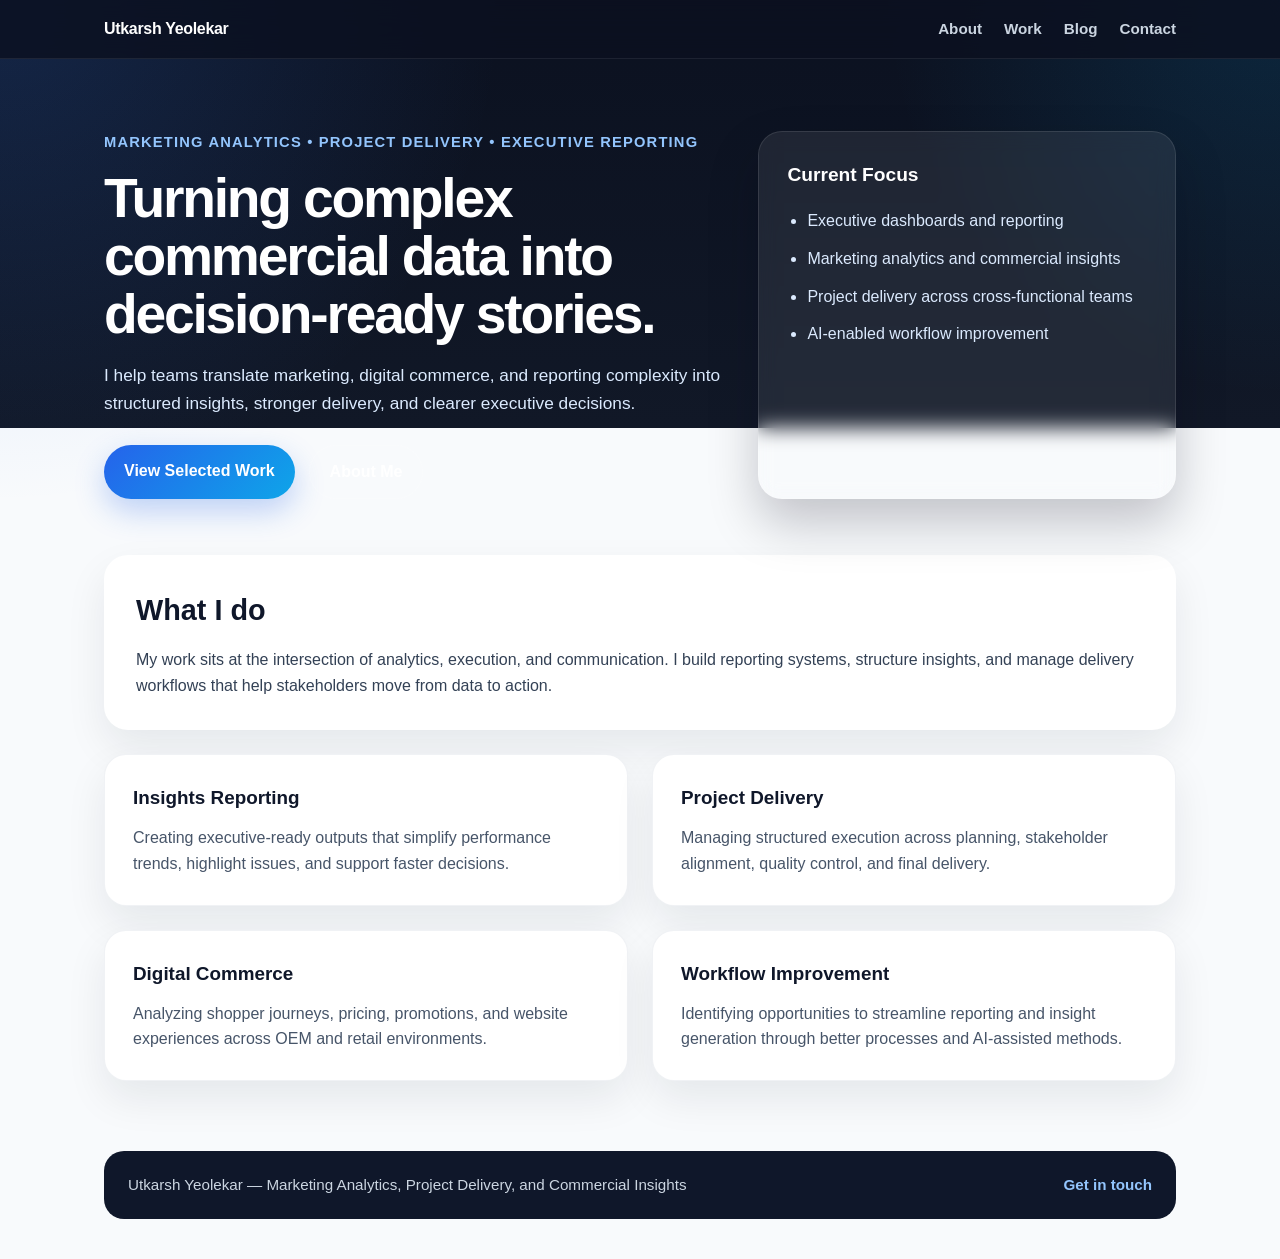
==== index.html @ c0a06f4a "Update index.html" ====
<!DOCTYPE html>
<html lang="en">
<head>
  <meta charset="UTF-8" />
  <meta name="viewport" content="width=device-width, initial-scale=1.0" />
  <title>Utkarsh Yeolekar | Portfolio</title>
  <link rel="stylesheet" href="style.css" />
</head>
<body>
  <nav>
    <div class="nav-container">
      <a href="index.html" class="brand">Utkarsh Yeolekar</a>
      <div class="nav-links">
        <a href="about.html">About</a>
        <a href="work.html">Work</a>
        <a href="blog.html">Blog</a>
        <a href="contact.html">Contact</a>
      </div>
    </div>
  </nav>

  <header class="hero">
    <div class="hero-text">
      <p class="eyebrow">Marketing Analytics • Project Delivery • Executive Reporting</p>
      <h1>Turning complex commercial data into decision-ready stories.</h1>
      <p class="hero-copy">
        I help teams translate marketing, digital commerce, and reporting complexity into
        structured insights, stronger delivery, and clearer executive decisions.
      </p>
      <div class="hero-actions">
        <a href="work.html" class="button-primary">View Selected Work</a>
        <a href="about.html" class="button-secondary">About Me</a>
      </div>
    </div>

    <div class="hero-card">
      <h2>Current Focus</h2>
      <ul>
        <li>Executive dashboards and reporting</li>
        <li>Marketing analytics and commercial insights</li>
        <li>Project delivery across cross-functional teams</li>
        <li>AI-enabled workflow improvement</li>
      </ul>
    </div>
  </header>

  <main>
    <section class="section-intro">
      <h2>What I do</h2>
      <p>
        My work sits at the intersection of analytics, execution, and communication. I build
        reporting systems, structure insights, and manage delivery workflows that help stakeholders
        move from data to action.
      </p>
    </section>

    <section class="cards-grid">
      <article class="info-card">
        <h3>Insights Reporting</h3>
        <p>
          Creating executive-ready outputs that simplify performance trends, highlight issues,
          and support faster decisions.
        </p>
      </article>

      <article class="info-card">
        <h3>Project Delivery</h3>
        <p>
          Managing structured execution across planning, stakeholder alignment, quality control,
          and final delivery.
        </p>
      </article>

      <article class="info-card">
        <h3>Digital Commerce</h3>
        <p>
          Analyzing shopper journeys, pricing, promotions, and website experiences across OEM
          and retail environments.
        </p>
      </article>

      <article class="info-card">
        <h3>Workflow Improvement</h3>
        <p>
          Identifying opportunities to streamline reporting and insight generation through better
          processes and AI-assisted methods.
        </p>
      </article>
    </section>
  </main>

  <footer class="site-footer">
    <div class="site-footer-inner">
      <p>Utkarsh Yeolekar — Marketing Analytics, Project Delivery, and Commercial Insights</p>
      <p><a href="contact.html">Get in touch</a></p>
    </div>
  </footer>

  <script src="script.js"></script>
</body>
</html>
---- style.css ----
* {
  box-sizing: border-box;
}

html {
  scroll-behavior: smooth;
}

body {
  margin: 0;
  font-family: Arial, sans-serif;
  color: #0f172a;
  background:
    radial-gradient(circle at top left, rgba(59, 130, 246, 0.18), transparent 28%),
    radial-gradient(circle at top right, rgba(14, 165, 233, 0.14), transparent 22%),
    linear-gradient(180deg, #0b1120 0%, #111827 34%, #f8fafc 34%, #f8fafc 100%);
  line-height: 1.6;
}

nav {
  position: sticky;
  top: 0;
  z-index: 1000;
  background: rgba(11, 17, 32, 0.82);
  backdrop-filter: blur(14px);
  border-bottom: 1px solid rgba(255, 255, 255, 0.08);
}

.nav-container {
  max-width: 1120px;
  margin: 0 auto;
  padding: 16px 24px;
  display: flex;
  justify-content: space-between;
  align-items: center;
  gap: 24px;
}

.brand {
  color: #ffffff;
  text-decoration: none;
  font-size: 1rem;
  font-weight: 700;
  letter-spacing: -0.02em;
}

.nav-links {
  display: flex;
  gap: 22px;
  flex-wrap: wrap;
}

.nav-links a {
  color: #cbd5e1;
  text-decoration: none;
  font-size: 0.95rem;
  font-weight: 600;
  transition: color 0.2s ease;
}

.nav-links a:hover {
  color: #ffffff;
}

.hero {
  max-width: 1120px;
  margin: 0 auto;
  padding: 72px 24px 56px;
  display: grid;
  grid-template-columns: 1.35fr 0.9fr;
  gap: 28px;
  align-items: stretch;
  color: #ffffff;
}

.eyebrow {
  margin: 0 0 16px;
  color: #93c5fd;
  font-size: 0.92rem;
  font-weight: 700;
  letter-spacing: 0.08em;
  text-transform: uppercase;
}

.hero h1 {
  margin: 0 0 18px;
  font-size: 3.45rem;
  line-height: 1.05;
  letter-spacing: -0.04em;
  max-width: 760px;
}

.hero-copy {
  margin: 0 0 28px;
  font-size: 1.08rem;
  color: #dbeafe;
  max-width: 700px;
}

.hero-actions {
  display: flex;
  gap: 14px;
  flex-wrap: wrap;
}

.button-primary,
.button-secondary {
  display: inline-block;
  padding: 13px 20px;
  border-radius: 999px;
  text-decoration: none;
  font-weight: 700;
  transition: transform 0.2s ease, box-shadow 0.2s ease, background 0.2s ease;
}

.button-primary {
  background: linear-gradient(135deg, #2563eb, #0ea5e9);
  color: #ffffff;
  box-shadow: 0 12px 30px rgba(37, 99, 235, 0.28);
}

.button-secondary {
  background: rgba(255, 255, 255, 0.08);
  color: #ffffff;
  border: 1px solid rgba(255, 255, 255, 0.12);
}

.button-primary:hover,
.button-secondary:hover {
  transform: translateY(-1px);
  text-decoration: none;
}

.hero-card {
  background: rgba(255, 255, 255, 0.08);
  border: 1px solid rgba(255, 255, 255, 0.10);
  border-radius: 24px;
  padding: 28px;
  box-shadow: 0 24px 50px rgba(2, 6, 23, 0.22);
  backdrop-filter: blur(10px);
}

.hero-card h2 {
  margin: 0 0 18px;
  color: #ffffff;
  font-size: 1.2rem;
}

.hero-card ul {
  margin: 0;
  padding-left: 20px;
  color: #dbeafe;
}

.hero-card li {
  margin-bottom: 12px;
}

main {
  max-width: 1120px;
  margin: 0 auto;
  padding: 0 24px 70px;
}

.section-intro {
  background: #ffffff;
  padding: 32px;
  border-radius: 24px;
  box-shadow: 0 18px 40px rgba(15, 23, 42, 0.08);
  margin-bottom: 24px;
}

.section-intro h2 {
  margin-top: 0;
  margin-bottom: 14px;
  font-size: 1.8rem;
  color: #0f172a;
}

.section-intro p {
  margin: 0;
  color: #334155;
}

.cards-grid {
  display: grid;
  grid-template-columns: repeat(2, minmax(0, 1fr));
  gap: 24px;
}

.info-card {
  background: #ffffff;
  padding: 28px;
  border-radius: 22px;
  box-shadow: 0 18px 40px rgba(15, 23, 42, 0.08);
  border: 1px solid rgba(148, 163, 184, 0.14);
}

.info-card h3 {
  margin-top: 0;
  margin-bottom: 12px;
  font-size: 1.18rem;
  color: #0f172a;
}

.info-card p {
  margin: 0;
  color: #475569;
}

.site-footer {
  max-width: 1120px;
  margin: 0 auto;
  padding: 0 24px 40px;
}

.site-footer-inner {
  background: #0f172a;
  color: #cbd5e1;
  padding: 22px 24px;
  border-radius: 20px;
  display: flex;
  justify-content: space-between;
  align-items: center;
  gap: 16px;
  flex-wrap: wrap;
}

.site-footer p {
  margin: 0;
  font-size: 0.95rem;
}

.site-footer a {
  color: #93c5fd;
  text-decoration: none;
  font-weight: 600;
}

.site-footer a:hover {
  color: #ffffff;
  text-decoration: underline;
}

a {
  color: inherit;
}

@media (max-width: 900px) {
  .hero {
    grid-template-columns: 1fr;
  }

  .hero h1 {
    font-size: 2.7rem;
  }

  .cards-grid {
    grid-template-columns: 1fr;
  }
}

@media (max-width: 768px) {
  .nav-container {
    padding: 14px 20px;
    flex-direction: column;
    align-items: flex-start;
  }

  .nav-links {
    gap: 14px;
  }

  .hero {
    padding: 56px 20px 40px;
  }

  .hero h1 {
    font-size: 2.2rem;
  }

  .hero-copy {
    font-size: 1rem;
  }

  main {
    padding: 0 20px 44px;
  }

  .section-intro,
  .info-card,
  .hero-card {
    padding: 22px;
    border-radius: 18px;
  }

  .site-footer {
    padding: 0 20px 28px;
  }

  .site-footer-inner {
    padding: 18px 20px;
  }
}
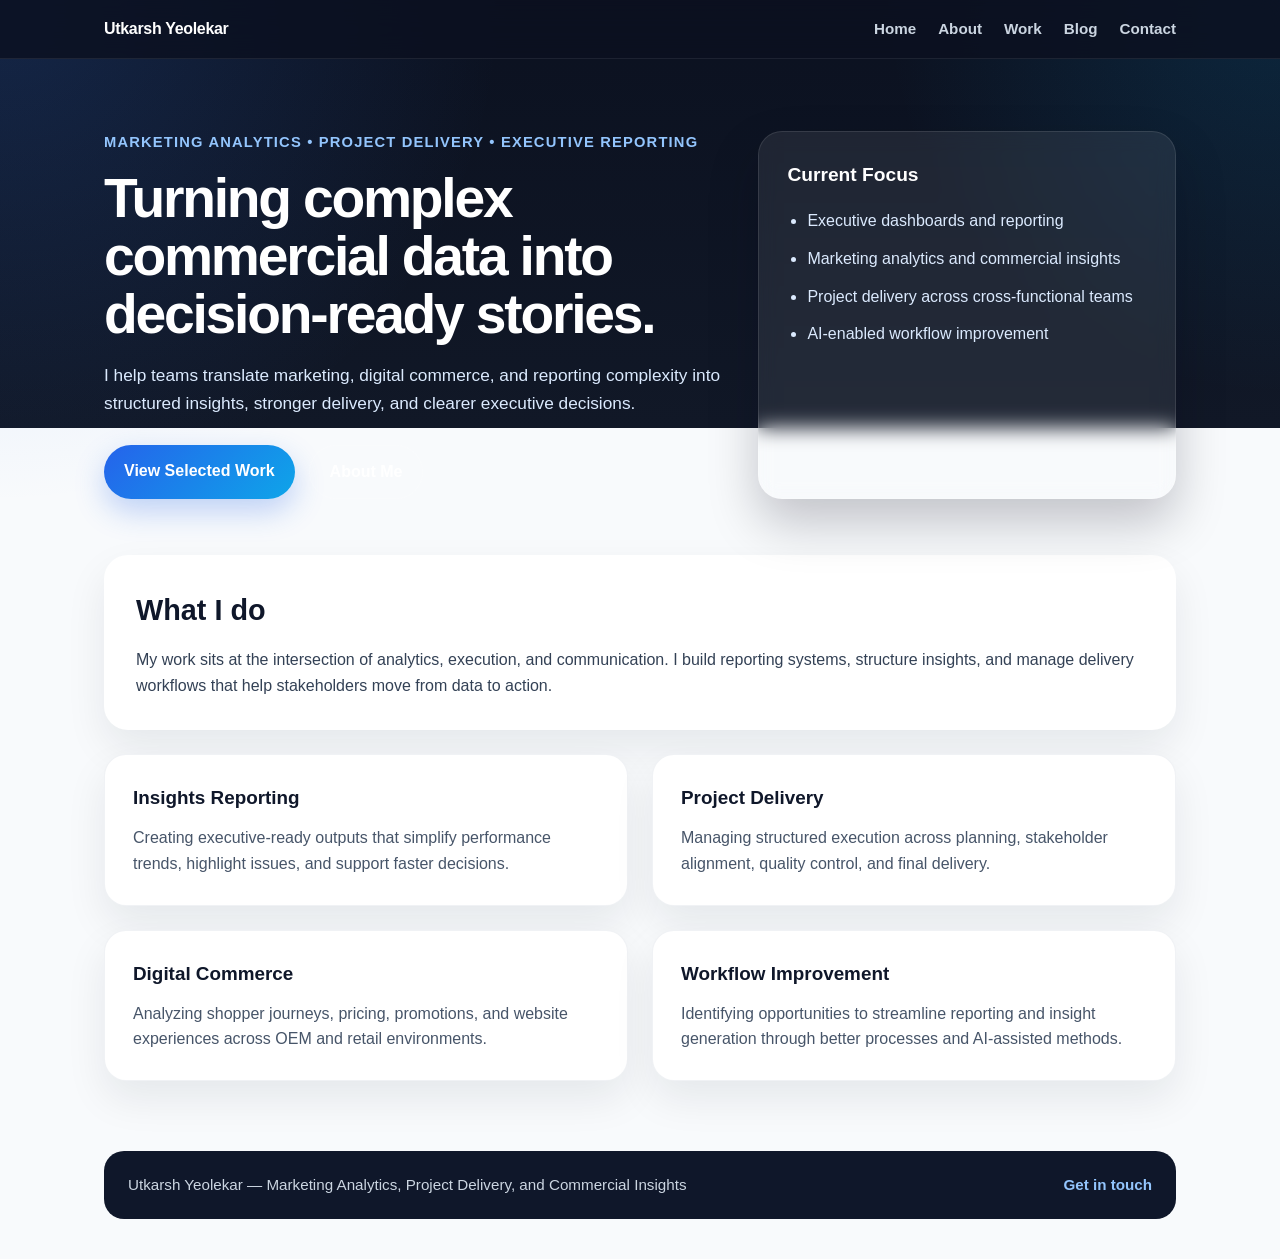
==== commit 97533159: "Update index.html" ====
--- a/index.html
+++ b/index.html
@@ -11,6 +11,7 @@
     <div class="nav-container">
       <a href="index.html" class="brand">Utkarsh Yeolekar</a>
       <div class="nav-links">
+        <a href="index.html" class="active">Home</a>
         <a href="about.html">About</a>
         <a href="work.html">Work</a>
         <a href="blog.html">Blog</a>
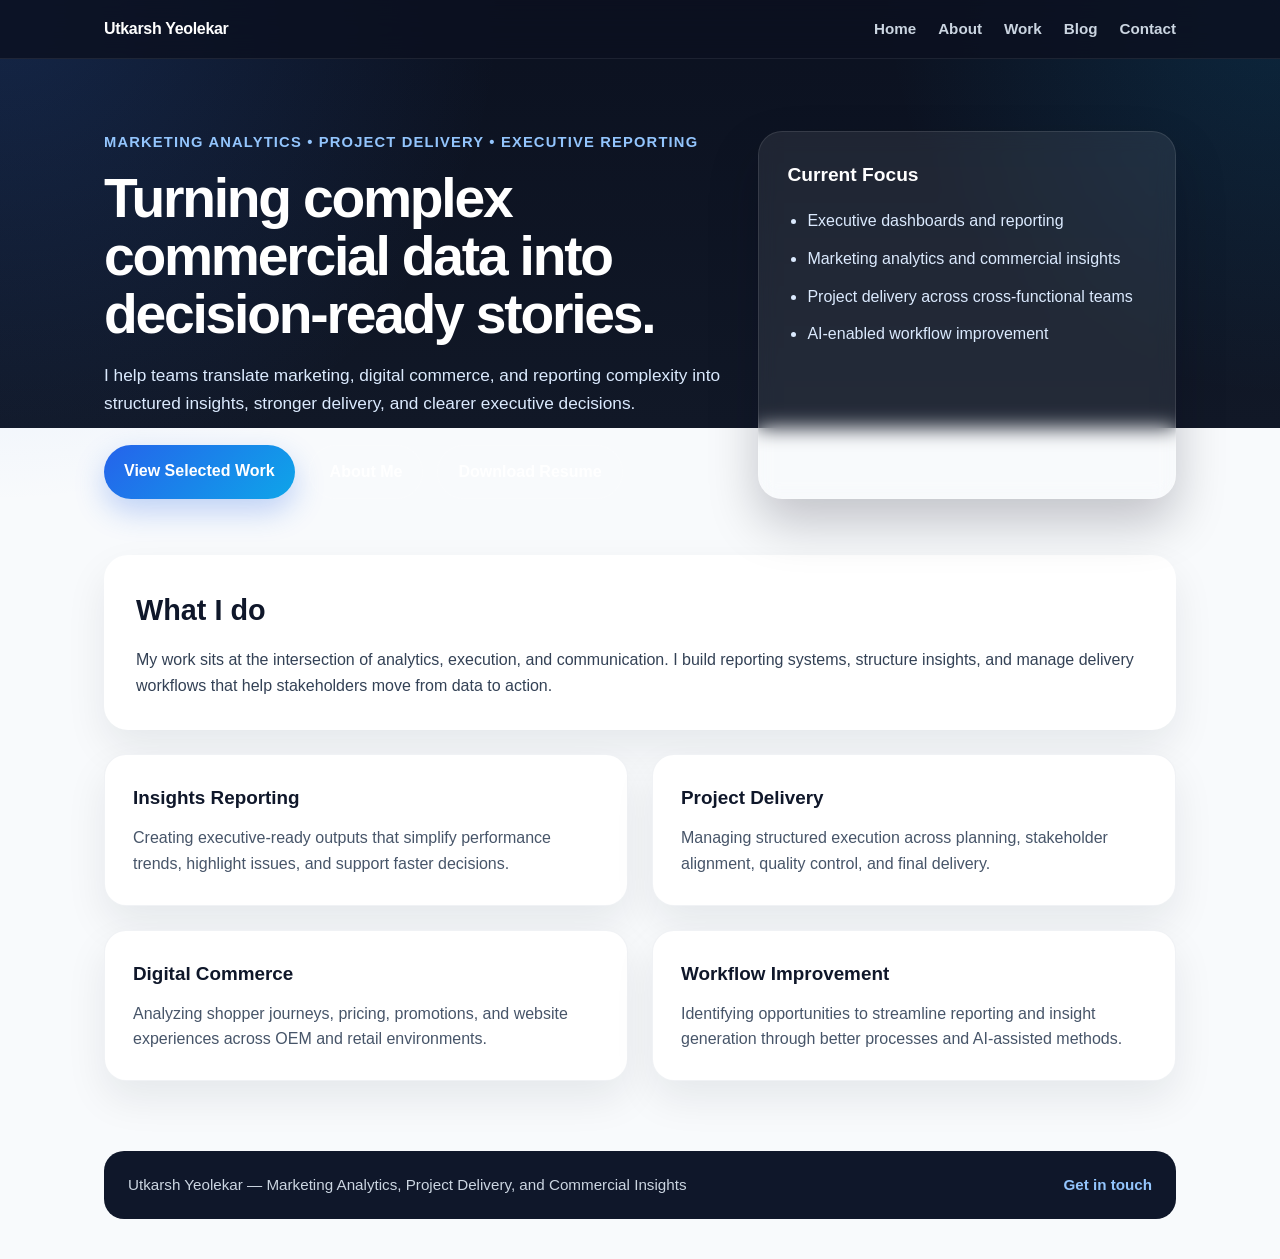
==== commit ef919d62: "Update index.html" ====
--- a/index.html
+++ b/index.html
@@ -31,6 +31,7 @@
       <div class="hero-actions">
         <a href="work.html" class="button-primary">View Selected Work</a>
         <a href="about.html" class="button-secondary">About Me</a>
+        <a href="assets/resume/Utkarsh_Yeolekar_Resume.pdf" class="button-secondary" target="_blank" rel="noopener noreferrer">Download Resume</a>
       </div>
     </div>
 
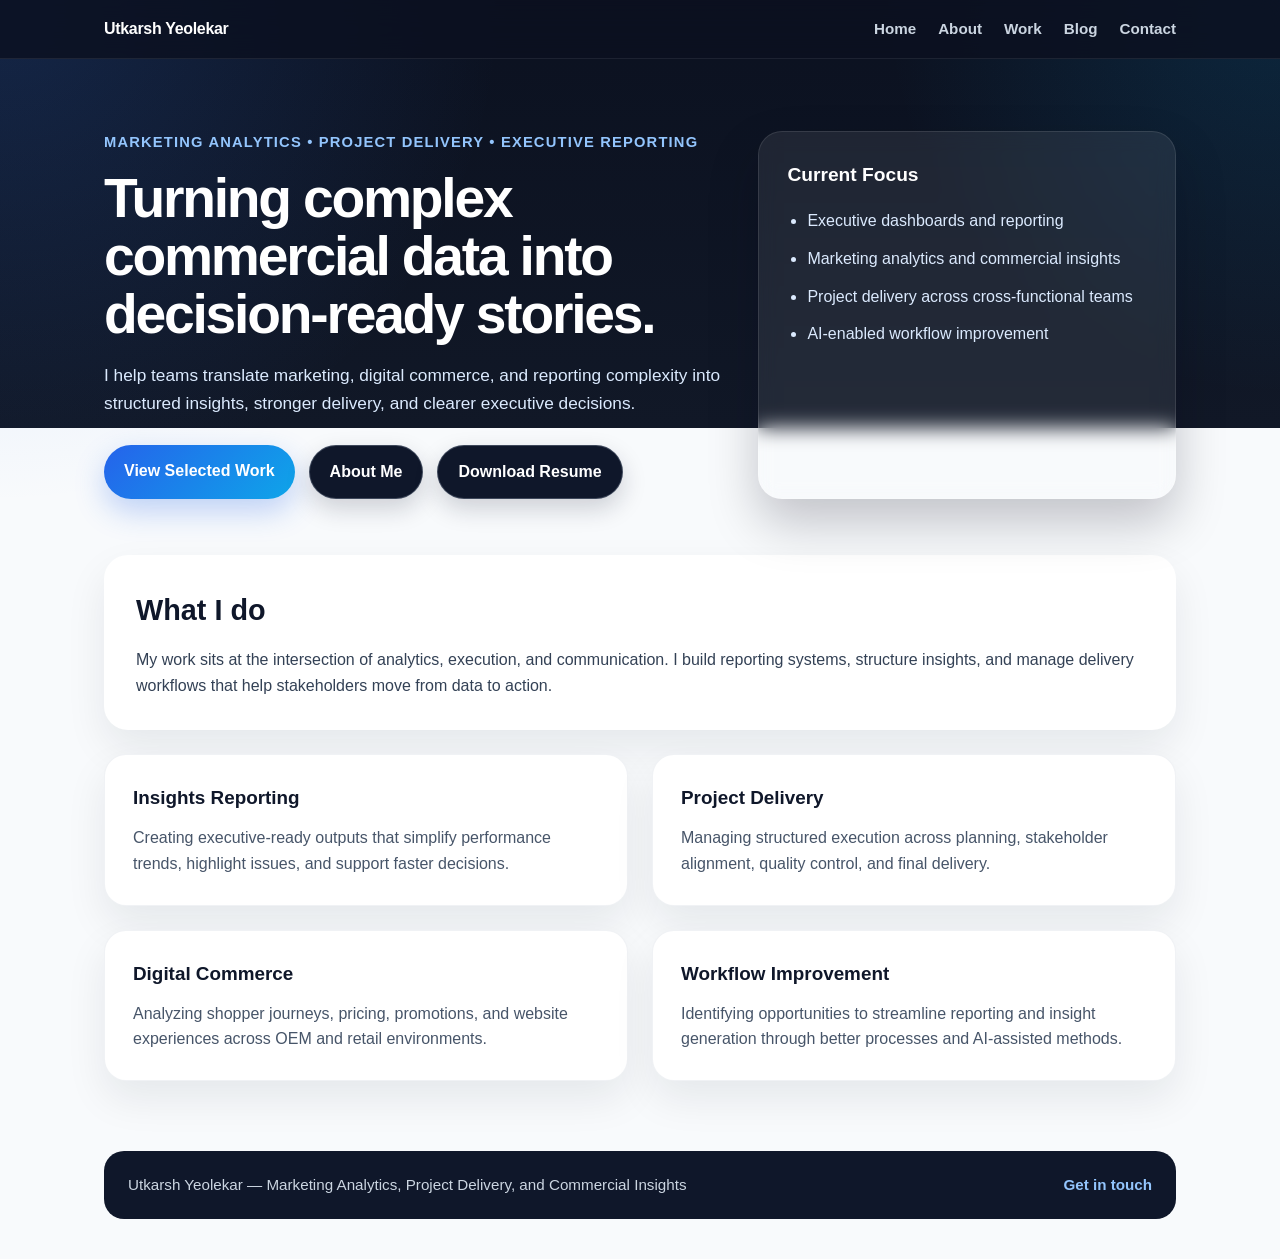
==== commit b937d79d: "Update index.html" ====
--- a/index.html
+++ b/index.html
@@ -30,8 +30,8 @@
       </p>
       <div class="hero-actions">
         <a href="work.html" class="button-primary">View Selected Work</a>
-        <a href="about.html" class="button-secondary">About Me</a>
-        <a href="assets/resume/Utkarsh_Yeolekar_Resume.pdf" class="button-secondary" target="_blank" rel="noopener noreferrer">Download Resume</a>
+        <a href="about.html" style="display:inline-block;padding:13px 20px;border-radius:999px;text-decoration:none;font-weight:700;background:#0f172a;color:#ffffff;border:1px solid rgba(148,163,184,0.35);box-shadow:0 10px 24px rgba(15,23,42,0.18);">About Me</a>
+        <a href="assets/resume/Utkarsh_Yeolekar_Updated_CV_Apr26.pdf" target="_blank" rel="noopener noreferrer" style="display:inline-block;padding:13px 20px;border-radius:999px;text-decoration:none;font-weight:700;background:#0f172a;color:#ffffff;border:1px solid rgba(148,163,184,0.35);box-shadow:0 10px 24px rgba(15,23,42,0.18);">Download Resume</a>
       </div>
     </div>
 
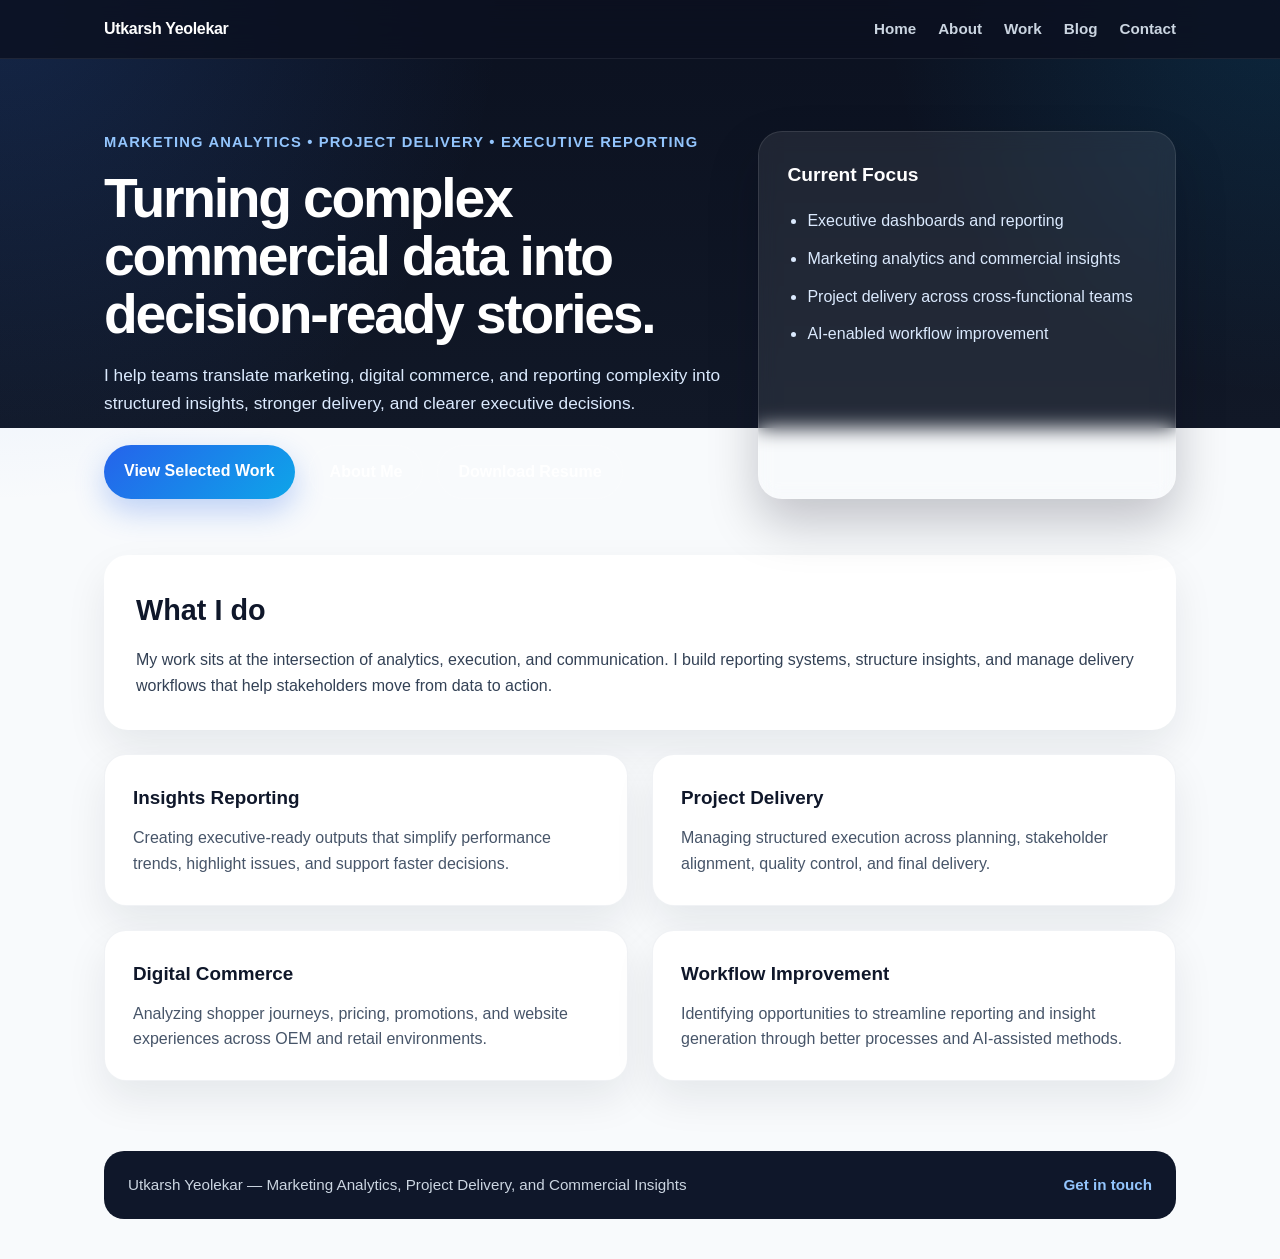
==== commit efe362bd: "Update index.html" ====
--- a/index.html
+++ b/index.html
@@ -30,8 +30,8 @@
       </p>
       <div class="hero-actions">
         <a href="work.html" class="button-primary">View Selected Work</a>
-        <a href="about.html" style="display:inline-block;padding:13px 20px;border-radius:999px;text-decoration:none;font-weight:700;background:#0f172a;color:#ffffff;border:1px solid rgba(148,163,184,0.35);box-shadow:0 10px 24px rgba(15,23,42,0.18);">About Me</a>
-        <a href="assets/resume/Utkarsh_Yeolekar_Updated_CV_Apr26.pdf" target="_blank" rel="noopener noreferrer" style="display:inline-block;padding:13px 20px;border-radius:999px;text-decoration:none;font-weight:700;background:#0f172a;color:#ffffff;border:1px solid rgba(148,163,184,0.35);box-shadow:0 10px 24px rgba(15,23,42,0.18);">Download Resume</a>
+        <a href="about.html" class="button-secondary">About Me</a>
+        <a href="assets/resume/Utkarsh_Yeolekar_Updated_CV_Apr26.pdf" class="button-secondary" target="_blank" rel="noopener noreferrer">Download Resume</a>
       </div>
     </div>
 
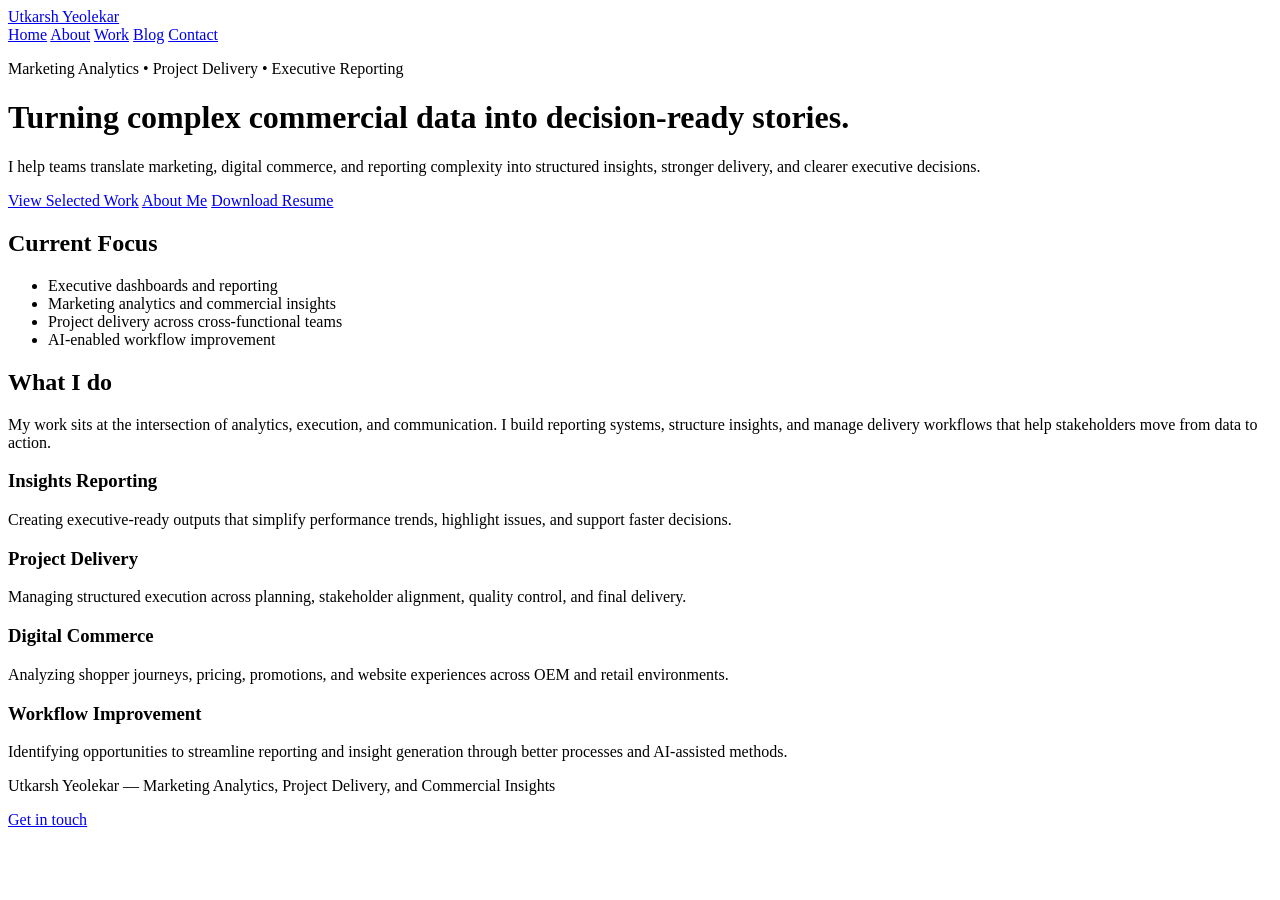
==== commit afbef1a0: "Update index.html" ====
--- a/index.html
+++ b/index.html
@@ -4,7 +4,7 @@
   <meta charset="UTF-8" />
   <meta name="viewport" content="width=device-width, initial-scale=1.0" />
   <title>Utkarsh Yeolekar | Portfolio</title>
-  <link rel="stylesheet" href="style.css" />
+  <link rel="stylesheet" href="style-v3.css" />
 </head>
 <body>
   <nav>
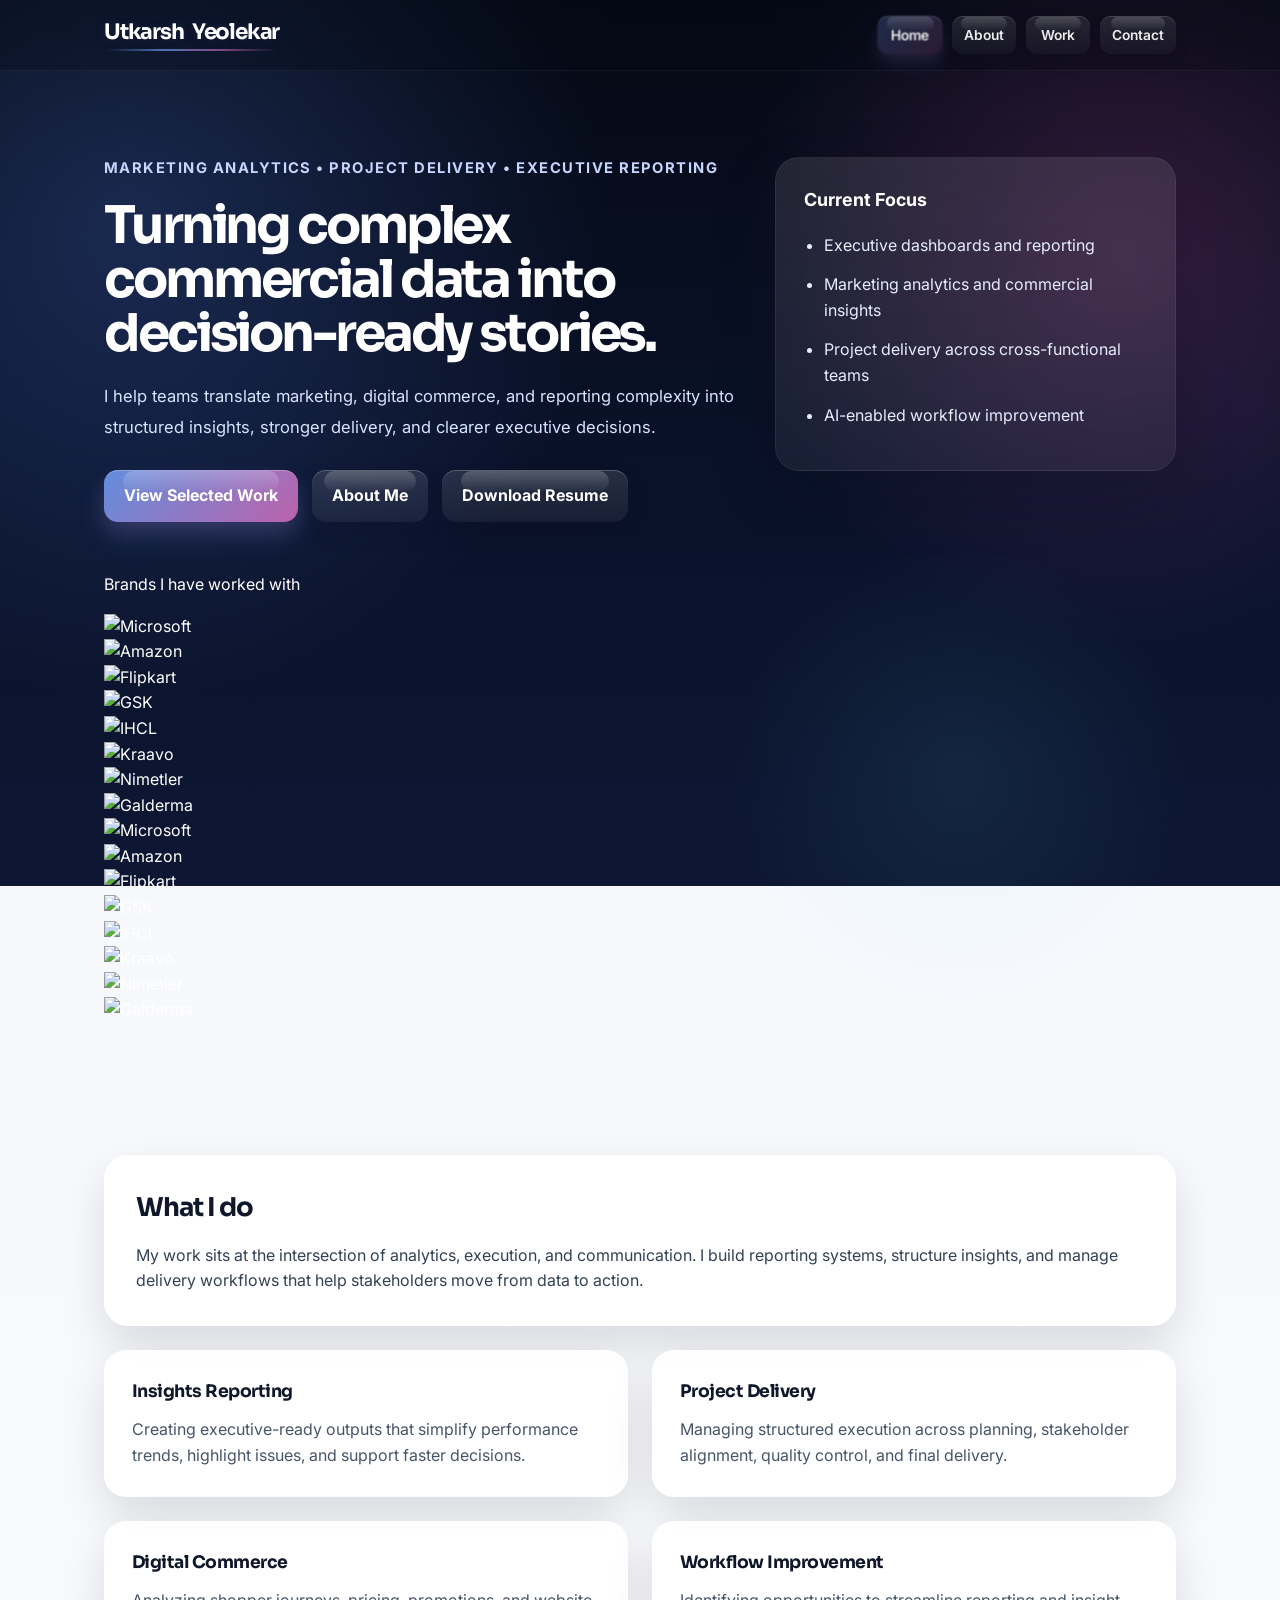
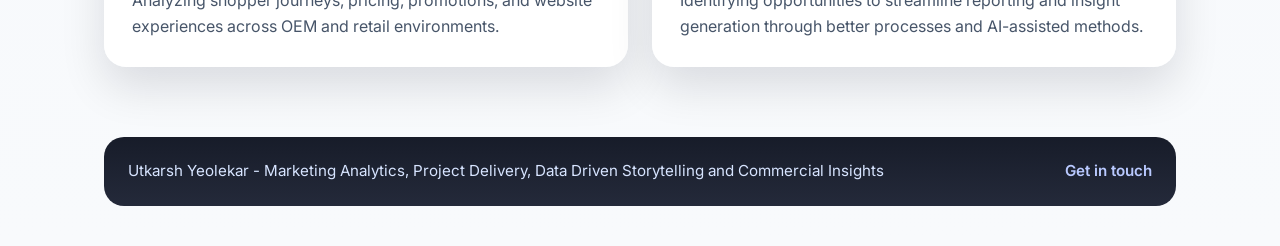
==== commit e0119e62: "Update index.html" ====
--- a/index.html
+++ b/index.html
@@ -4,23 +4,25 @@
   <meta charset="UTF-8" />
   <meta name="viewport" content="width=device-width, initial-scale=1.0" />
   <title>Utkarsh Yeolekar | Portfolio</title>
-  <link rel="stylesheet" href="style-v3.css" />
+  <link rel="stylesheet" href="style-v4.css" />
 </head>
 <body>
   <nav>
     <div class="nav-container">
-      <a href="index.html" class="brand">Utkarsh Yeolekar</a>
+      <a href="index.html" class="brand brand-stack">
+        <span class="brand-first">Utkarsh</span>
+        <span class="brand-last">Yeolekar</span>
+      </a>
       <div class="nav-links">
         <a href="index.html" class="active">Home</a>
         <a href="about.html">About</a>
-        <a href="work.html">Work</a>
-        <a href="blog.html">Blog</a>
+        <a href="work-v2.html">Work</a>
         <a href="contact.html">Contact</a>
       </div>
     </div>
   </nav>
 
-  <header class="hero">
+  <header class="hero hero-home">
     <div class="hero-text">
       <p class="eyebrow">Marketing Analytics • Project Delivery • Executive Reporting</p>
       <h1>Turning complex commercial data into decision-ready stories.</h1>
@@ -29,7 +31,7 @@
         structured insights, stronger delivery, and clearer executive decisions.
       </p>
       <div class="hero-actions">
-        <a href="work.html" class="button-primary">View Selected Work</a>
+        <a href="work-v2.html" class="button-primary">View Selected Work</a>
         <a href="about.html" class="button-secondary">About Me</a>
         <a href="assets/resume/Utkarsh_Yeolekar_Updated_CV_Apr26.pdf" class="button-secondary" target="_blank" rel="noopener noreferrer">Download Resume</a>
       </div>
@@ -44,6 +46,31 @@
         <li>AI-enabled workflow improvement</li>
       </ul>
     </div>
+
+    <section class="client-strip-section client-strip-full">
+      <p class="client-strip-title">Brands I have worked with</p>
+      <div class="client-strip">
+        <div class="client-strip-track">
+          <div class="client-logo-card"><img class="logo-msft" src="assets/images/client-logos/Microsoft.png" alt="Microsoft" /></div>
+          <div class="client-logo-card"><img class="logo-amazon" src="assets/images/client-logos/Amazon.png" alt="Amazon" /></div>
+          <div class="client-logo-card"><img class="logo-flipkart" src="assets/images/client-logos/Flipkart.png" alt="Flipkart" /></div>
+          <div class="client-logo-card"><img class="logo-gsk" src="assets/images/client-logos/GSK.png" alt="GSK" /></div>
+          <div class="client-logo-card"><img class="logo-ihcl" src="assets/images/client-logos/IHCL.png" alt="IHCL" /></div>
+          <div class="client-logo-card"><img class="logo-kraavo" src="assets/images/client-logos/Kraavo.png" alt="Kraavo" /></div>
+          <div class="client-logo-card"><img class="logo-nimetler" src="assets/images/client-logos/Nimetler.png" alt="Nimetler" /></div>
+          <div class="client-logo-card"><img class="logo-galderma" src="assets/images/client-logos/Galderma.png" alt="Galderma" /></div>
+
+          <div class="client-logo-card"><img class="logo-msft" src="assets/images/client-logos/Microsoft.png" alt="Microsoft" /></div>
+          <div class="client-logo-card"><img class="logo-amazon" src="assets/images/client-logos/Amazon.png" alt="Amazon" /></div>
+          <div class="client-logo-card"><img class="logo-flipkart" src="assets/images/client-logos/Flipkart.png" alt="Flipkart" /></div>
+          <div class="client-logo-card"><img class="logo-gsk" src="assets/images/client-logos/GSK.png" alt="GSK" /></div>
+          <div class="client-logo-card"><img class="logo-ihcl" src="assets/images/client-logos/IHCL.png" alt="IHCL" /></div>
+          <div class="client-logo-card"><img class="logo-kraavo" src="assets/images/client-logos/Kraavo.png" alt="Kraavo" /></div>
+          <div class="client-logo-card"><img class="logo-nimetler" src="assets/images/client-logos/Nimetler.png" alt="Nimetler" /></div>
+          <div class="client-logo-card"><img class="logo-galderma" src="assets/images/client-logos/Galderma.png" alt="Galderma" /></div>
+        </div>
+      </div>
+    </section>
   </header>
 
   <main>
@@ -93,7 +120,7 @@
 
   <footer class="site-footer">
     <div class="site-footer-inner">
-      <p>Utkarsh Yeolekar — Marketing Analytics, Project Delivery, and Commercial Insights</p>
+      <p>Utkarsh Yeolekar - Marketing Analytics, Project Delivery, Data Driven Storytelling and Commercial Insights</p>
       <p><a href="contact.html">Get in touch</a></p>
     </div>
   </footer>
--- a/style-v4.css
+++ b/style-v4.css
@@ -0,0 +1,580 @@
+@import url('https://fonts.googleapis.com/css2?family=Inter:wght@400;500;600;700;800&family=Sora:wght@600;700;800&display=swap');
+
+* {
+  box-sizing: border-box;
+}
+
+html {
+  scroll-behavior: smooth;
+}
+
+:root {
+  --text-dark: #0f172a;
+  --text-mid: #475569;
+  --text-soft: #d7e4ff;
+  --text-white: #ffffff;
+  --accent-blue: #73a7ff;
+  --accent-pink: #ff7fd8;
+  --shadow-soft: 0 20px 45px rgba(7, 11, 23, 0.12);
+  --shadow-strong: 0 25px 60px rgba(5, 10, 25, 0.22);
+}
+
+body {
+  margin: 0;
+  font-family: 'Inter', Arial, sans-serif;
+  color: var(--text-dark);
+  background:
+    radial-gradient(circle at 10% 12%, rgba(91, 140, 255, 0.22), transparent 24%),
+    radial-gradient(circle at 88% 14%, rgba(255, 95, 207, 0.18), transparent 20%),
+    radial-gradient(circle at 75% 42%, rgba(103, 232, 249, 0.08), transparent 16%),
+    linear-gradient(180deg, #050914 0%, #091127 22%, #0d1734 48%, #f6f8fc 48%, #f8fafc 100%);
+  line-height: 1.6;
+}
+
+nav {
+  position: sticky;
+  top: 0;
+  z-index: 1000;
+  background: rgba(7, 12, 24, 0.28);
+  backdrop-filter: blur(16px);
+  -webkit-backdrop-filter: blur(16px);
+  border-bottom: 1px solid rgba(255, 255, 255, 0.05);
+}
+
+.nav-container {
+  max-width: 1120px;
+  margin: 0 auto;
+  padding: 16px 24px;
+  display: flex;
+  justify-content: space-between;
+  align-items: center;
+  gap: 24px;
+}
+
+.brand {
+  color: var(--text-white);
+  text-decoration: none;
+}
+
+.brand-stack {
+  position: relative;
+  display: inline-flex;
+  flex-direction: row;
+  align-items: baseline;
+  justify-content: flex-start;
+  gap: 8px;
+  padding: 2px 0 8px;
+}
+
+.brand-stack::after {
+  content: "";
+  position: absolute;
+  left: 2px;
+  bottom: 0;
+  width: calc(100% - 4px);
+  height: 2px;
+  border-radius: 999px;
+  background: linear-gradient(
+    90deg,
+    rgba(115,167,255,0),
+    rgba(115,167,255,0.7),
+    rgba(255,127,216,0.55),
+    rgba(255,127,216,0)
+  );
+  opacity: 0.9;
+}
+
+.brand-first,
+.brand-last {
+  display: inline-block;
+  font-family: 'Sora', 'Inter', Arial, sans-serif;
+  font-size: 1.34rem;
+  font-weight: 700;
+  letter-spacing: -0.055em;
+  color: var(--text-white);
+  line-height: 1;
+  text-shadow:
+    0 0 12px rgba(115, 167, 255, 0.14),
+    0 0 20px rgba(255, 127, 216, 0.08);
+}
+
+.nav-links {
+  display: flex;
+  gap: 10px;
+  flex-wrap: wrap;
+  align-items: center;
+}
+
+.nav-links a {
+  position: relative;
+  color: rgba(255, 255, 255, 0.92);
+  text-decoration: none;
+  font-size: 0.86rem;
+  font-weight: 600;
+  padding: 8px 12px;
+  min-width: 64px;
+  text-align: center;
+  border-radius: 11px;
+  background: linear-gradient(180deg, rgba(255,255,255,0.1), rgba(255,255,255,0.04));
+  backdrop-filter: blur(14px);
+  -webkit-backdrop-filter: blur(14px);
+  box-shadow:
+    inset 0 1px 0 rgba(255,255,255,0.14),
+    0 6px 16px rgba(8, 12, 24, 0.1);
+  transition: transform 0.22s ease, box-shadow 0.22s ease, background 0.22s ease;
+  overflow: hidden;
+}
+
+.nav-links a::before {
+  content: "";
+  position: absolute;
+  top: 1px;
+  left: 14%;
+  width: 72%;
+  height: 34%;
+  border-radius: 999px;
+  background: linear-gradient(180deg, rgba(255,255,255,0.18), rgba(255,255,255,0.02));
+  pointer-events: none;
+}
+
+.nav-links a:hover {
+  transform: translateY(-1px);
+  background: linear-gradient(180deg, rgba(255,255,255,0.14), rgba(255,255,255,0.06));
+  box-shadow:
+    inset 0 1px 0 rgba(255,255,255,0.18),
+    0 10px 20px rgba(115, 167, 255, 0.08),
+    0 8px 16px rgba(255, 127, 216, 0.04);
+}
+
+.nav-links a.active {
+  transform: scale(1.02);
+  background: linear-gradient(135deg, rgba(115,167,255,0.22), rgba(255,127,216,0.14));
+  box-shadow:
+    inset 0 1px 0 rgba(255,255,255,0.18),
+    0 10px 20px rgba(115, 167, 255, 0.1),
+    0 8px 16px rgba(255, 127, 216, 0.06);
+}
+
+.hero {
+  max-width: 1120px;
+  margin: 0 auto;
+  padding: 86px 24px 132px;
+  display: grid;
+  grid-template-columns: 1.35fr 0.85fr;
+  gap: 34px;
+  align-items: start;
+  color: var(--text-white);
+}
+
+.hero-text {
+  min-width: 0;
+}
+
+.eyebrow {
+  margin: 0 0 18px;
+  color: #c6d6ff;
+  font-size: 0.92rem;
+  font-weight: 700;
+  letter-spacing: 0.1em;
+  text-transform: uppercase;
+}
+
+.hero h1 {
+  margin: 0 0 20px;
+  font-family: 'Sora', 'Inter', Arial, sans-serif;
+  font-size: 3.25rem;
+  font-weight: 700;
+  line-height: 1.04;
+  letter-spacing: -0.06em;
+  max-width: 760px;
+}
+
+.hero-copy {
+  margin: 0 0 28px;
+  font-size: 1.04rem;
+  font-weight: 400;
+  line-height: 1.85;
+  color: var(--text-soft);
+  max-width: 690px;
+}
+
+.hero-actions {
+  display: flex;
+  gap: 14px;
+  flex-wrap: wrap;
+}
+
+.button-primary,
+.button-secondary {
+  position: relative;
+  display: inline-block;
+  padding: 13px 20px;
+  border-radius: 14px;
+  text-decoration: none;
+  font-weight: 700;
+  overflow: hidden;
+  transition: transform 0.22s ease, box-shadow 0.22s ease, background 0.22s ease;
+}
+
+.button-primary::before,
+.button-secondary::before {
+  content: "";
+  position: absolute;
+  top: 1px;
+  left: 10%;
+  width: 80%;
+  height: 38%;
+  border-radius: 999px;
+  background: linear-gradient(180deg, rgba(255,255,255,0.22), rgba(255,255,255,0.03));
+  pointer-events: none;
+}
+
+.button-primary,
+.button-primary:visited {
+  background: linear-gradient(135deg, rgba(115,167,255,0.82), rgba(255,127,216,0.72));
+  color: var(--text-white);
+  box-shadow:
+    inset 0 1px 0 rgba(255,255,255,0.24),
+    0 14px 28px rgba(115, 167, 255, 0.16),
+    0 10px 20px rgba(255, 127, 216, 0.1);
+}
+
+.button-secondary,
+.button-secondary:visited {
+  background: linear-gradient(180deg, rgba(255,255,255,0.12), rgba(255,255,255,0.06));
+  color: var(--text-white);
+  backdrop-filter: blur(14px);
+  -webkit-backdrop-filter: blur(14px);
+  box-shadow:
+    inset 0 1px 0 rgba(255,255,255,0.22),
+    0 10px 22px rgba(8, 12, 24, 0.12);
+}
+
+.button-primary:hover,
+.button-secondary:hover {
+  transform: translateY(-2px);
+  text-decoration: none;
+}
+
+.button-secondary:hover {
+  background: linear-gradient(180deg, rgba(255,255,255,0.16), rgba(255,255,255,0.08));
+}
+
+.hero-card {
+  background: linear-gradient(180deg, rgba(255, 255, 255, 0.1), rgba(255, 255, 255, 0.06));
+  border: 1px solid rgba(255, 255, 255, 0.06);
+  border-radius: 24px;
+  padding: 28px;
+  box-shadow: var(--shadow-strong);
+  backdrop-filter: blur(16px);
+  -webkit-backdrop-filter: blur(16px);
+}
+
+.hero-card h2 {
+  margin: 0 0 18px;
+  color: var(--text-white);
+  font-size: 1.12rem;
+  font-weight: 700;
+}
+
+.hero-card ul {
+  margin: 0;
+  padding-left: 20px;
+  color: #e6eeff;
+}
+
+.hero-card li {
+  margin-bottom: 14px;
+}
+
+main {
+  max-width: 1120px;
+  margin: 0 auto;
+  padding: 0 24px 70px;
+}
+
+.section-intro {
+  background: rgba(255, 255, 255, 0.9);
+  padding: 32px;
+  border-radius: 24px;
+  box-shadow: var(--shadow-soft);
+  margin-bottom: 24px;
+  backdrop-filter: blur(8px);
+}
+
+.section-intro h2 {
+  margin-top: 0;
+  margin-bottom: 14px;
+  font-family: 'Sora', 'Inter', Arial, sans-serif;
+  font-size: 1.62rem;
+  font-weight: 700;
+  letter-spacing: -0.04em;
+  color: var(--text-dark);
+}
+
+.section-intro p {
+  margin: 0;
+  color: #334155;
+}
+
+.cards-grid {
+  display: grid;
+  grid-template-columns: repeat(2, minmax(0, 1fr));
+  gap: 24px;
+}
+
+.info-card {
+  background: rgba(255, 255, 255, 0.92);
+  padding: 28px;
+  border-radius: 22px;
+  box-shadow: var(--shadow-soft);
+  backdrop-filter: blur(8px);
+}
+
+.info-card h3 {
+  margin-top: 0;
+  margin-bottom: 12px;
+  font-family: 'Sora', 'Inter', Arial, sans-serif;
+  font-size: 1.08rem;
+  font-weight: 700;
+  letter-spacing: -0.03em;
+  color: var(--text-dark);
+}
+
+.info-card p {
+  margin: 0;
+  color: var(--text-mid);
+}
+
+.image-card {
+  position: relative;
+}
+
+.image-card img {
+  width: 100%;
+  margin-top: 16px;
+  border-radius: 14px;
+  display: block;
+}
+
+.expand-button {
+  margin-top: 12px;
+  display: inline-block;
+  padding: 8px 12px;
+  border-radius: 10px;
+  background: linear-gradient(180deg, rgba(15,23,42,0.92), rgba(30,41,59,0.92));
+  color: #ffffff;
+  font-size: 0.85rem;
+  font-weight: 600;
+  border: none;
+  cursor: pointer;
+}
+
+.expand-button:hover {
+  opacity: 0.92;
+}
+
+.project-menu-link {
+  display: block;
+  text-decoration: none;
+  font-size: 0.9rem;
+  font-weight: 500;
+  color: #334155;
+  padding: 8px 10px;
+  border-radius: 10px;
+  transition: background 0.2s ease, color 0.2s ease;
+}
+
+.project-menu-link:hover {
+  background: rgba(115, 167, 255, 0.08);
+  color: #0f172a;
+}
+
+.project-link-active {
+  background: linear-gradient(135deg, rgba(115,167,255,0.18), rgba(255,127,216,0.12));
+  color: #0f172a;
+  font-weight: 700;
+}
+
+#image-lightbox {
+  position: fixed;
+  inset: 0;
+  display: none;
+  z-index: 3000;
+}
+
+#image-lightbox.open {
+  display: block;
+}
+
+.lightbox-backdrop {
+  position: absolute;
+  inset: 0;
+  background: rgba(3, 7, 18, 0.82);
+  backdrop-filter: blur(6px);
+  -webkit-backdrop-filter: blur(6px);
+}
+
+.lightbox-content {
+  position: relative;
+  z-index: 2;
+  width: min(92vw, 1200px);
+  max-height: 90vh;
+  margin: 4vh auto;
+  display: flex;
+  justify-content: center;
+  align-items: center;
+}
+
+.lightbox-image {
+  max-width: 100%;
+  max-height: 86vh;
+  border-radius: 16px;
+  box-shadow: 0 24px 60px rgba(0, 0, 0, 0.4);
+  background: #fff;
+}
+
+.lightbox-close {
+  position: absolute;
+  top: -14px;
+  right: -14px;
+  width: 40px;
+  height: 40px;
+  border-radius: 999px;
+  border: none;
+  background: rgba(15, 23, 42, 0.95);
+  color: #ffffff;
+  font-size: 1.4rem;
+  line-height: 1;
+  cursor: pointer;
+  box-shadow: 0 12px 24px rgba(0,0,0,0.25);
+}
+
+.lightbox-close:hover {
+  opacity: 0.92;
+}
+
+.site-footer {
+  max-width: 1120px;
+  margin: 0 auto;
+  padding: 0 24px 40px;
+}
+
+.site-footer-inner {
+  background: linear-gradient(180deg, rgba(9, 14, 28, 0.94), rgba(13, 19, 37, 0.9));
+  color: var(--text-soft);
+  padding: 22px 24px;
+  border-radius: 20px;
+  display: flex;
+  justify-content: space-between;
+  align-items: center;
+  gap: 16px;
+  flex-wrap: wrap;
+}
+
+.site-footer p {
+  margin: 0;
+  font-size: 0.95rem;
+}
+
+.site-footer a {
+  color: #b9c9ff;
+  text-decoration: none;
+  font-weight: 600;
+}
+
+.site-footer a:hover {
+  color: var(--text-white);
+  text-decoration: underline;
+}
+
+a {
+  color: inherit;
+}
+
+@media (max-width: 900px) {
+  body {
+    background:
+      radial-gradient(circle at 10% 12%, rgba(91, 140, 255, 0.24), transparent 24%),
+      radial-gradient(circle at 88% 14%, rgba(255, 95, 207, 0.2), transparent 20%),
+      linear-gradient(180deg, #060913 0%, #0a1022 25%, #101933 54%, #f5f7ff 54%, #f7f9fc 100%);
+  }
+
+  .hero {
+    grid-template-columns: 1fr;
+    padding: 64px 24px 110px;
+  }
+
+  .hero h1 {
+    font-size: 2.7rem;
+  }
+
+  .cards-grid {
+    grid-template-columns: 1fr;
+  }
+}
+
+@media (max-width: 768px) {
+  .nav-container {
+    padding: 14px 20px;
+    flex-direction: column;
+    align-items: flex-start;
+  }
+
+  .brand-first,
+  .brand-last {
+    font-size: 1.08rem;
+  }
+
+  .nav-links {
+    gap: 10px;
+  }
+
+  .nav-links a {
+    min-width: 60px;
+    padding: 8px 12px;
+    font-size: 0.88rem;
+    border-radius: 10px;
+  }
+
+  .hero {
+    padding: 56px 20px 96px;
+  }
+
+  .hero h1 {
+    font-size: 2.2rem;
+  }
+
+  .hero-copy {
+    font-size: 1rem;
+  }
+
+  main {
+    padding: 0 20px 44px;
+  }
+
+  .section-intro,
+  .info-card,
+  .hero-card {
+    padding: 22px;
+    border-radius: 18px;
+  }
+
+  .site-footer {
+    padding: 0 20px 28px;
+  }
+
+  .site-footer-inner {
+    padding: 18px 20px;
+  }
+
+  .lightbox-content {
+    width: min(94vw, 1200px);
+    margin: 6vh auto;
+  }
+
+  .lightbox-close {
+    top: -10px;
+    right: -4px;
+  }
+}
